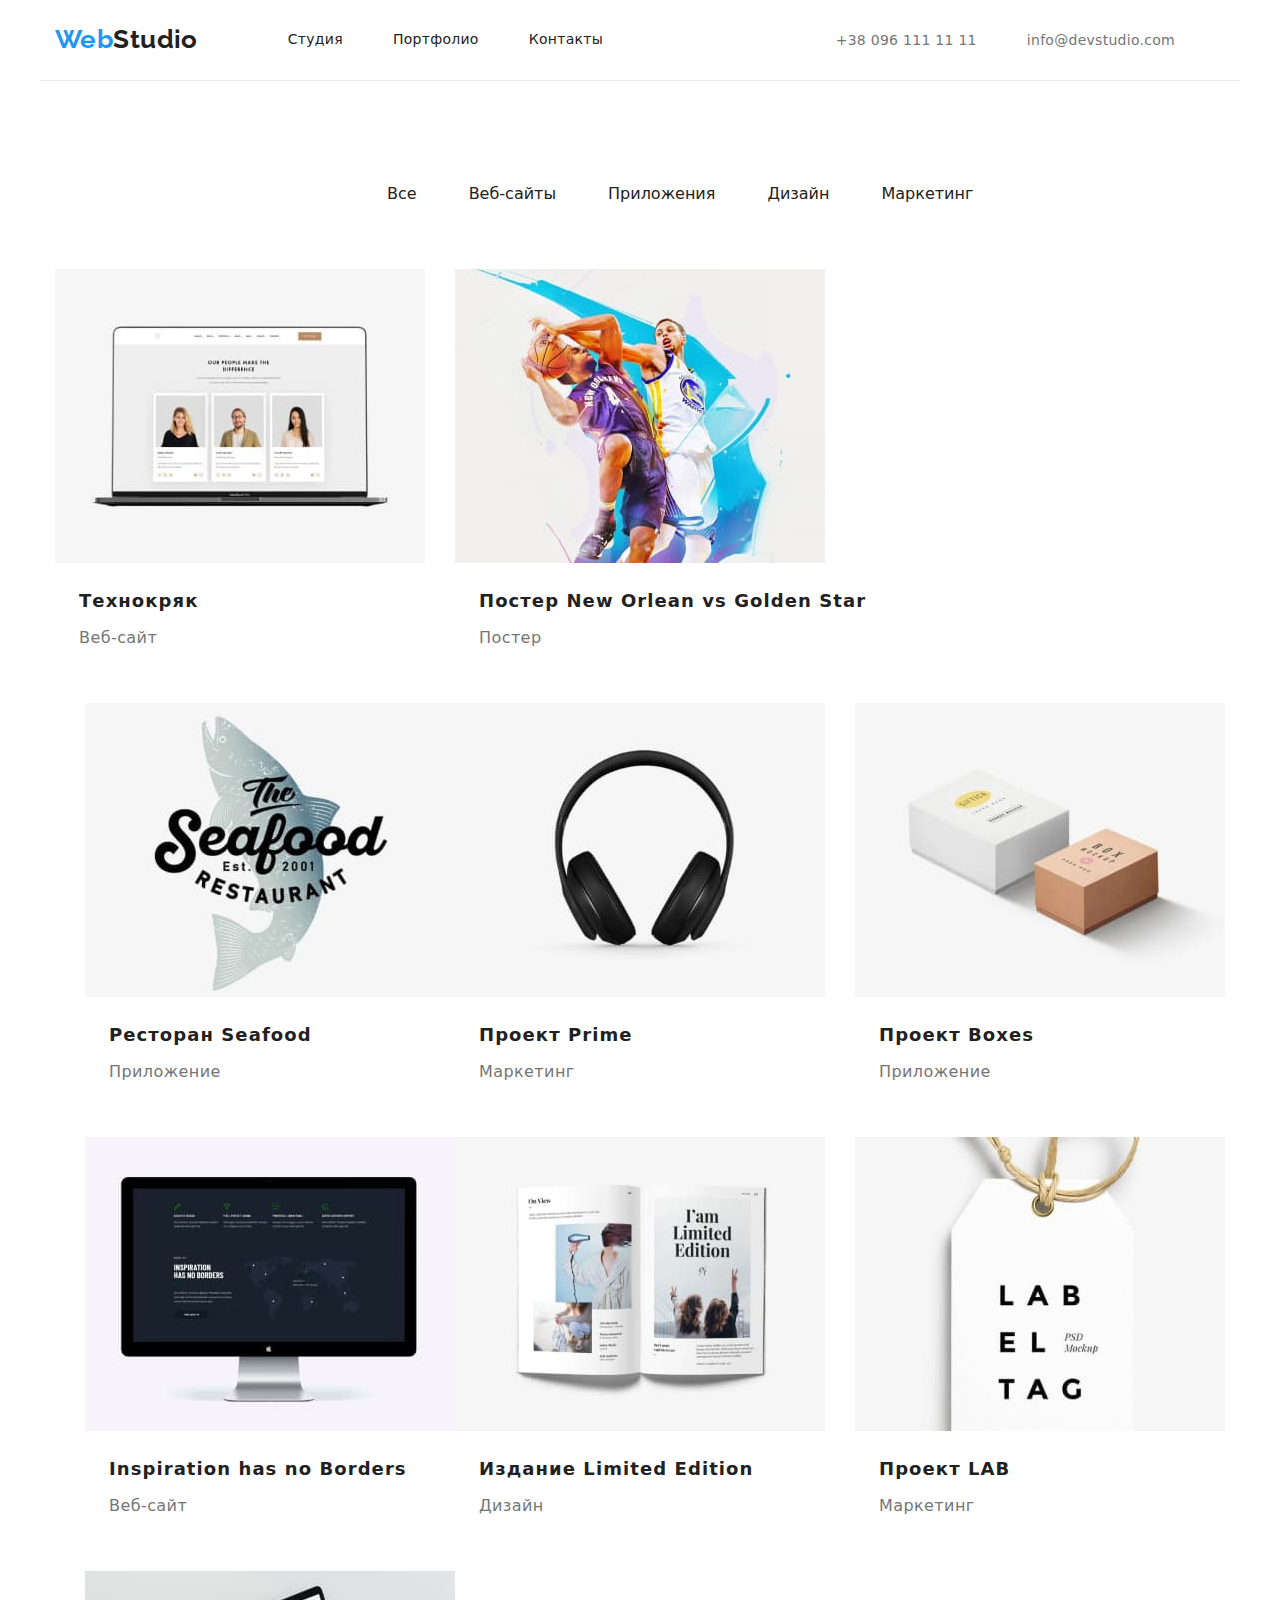
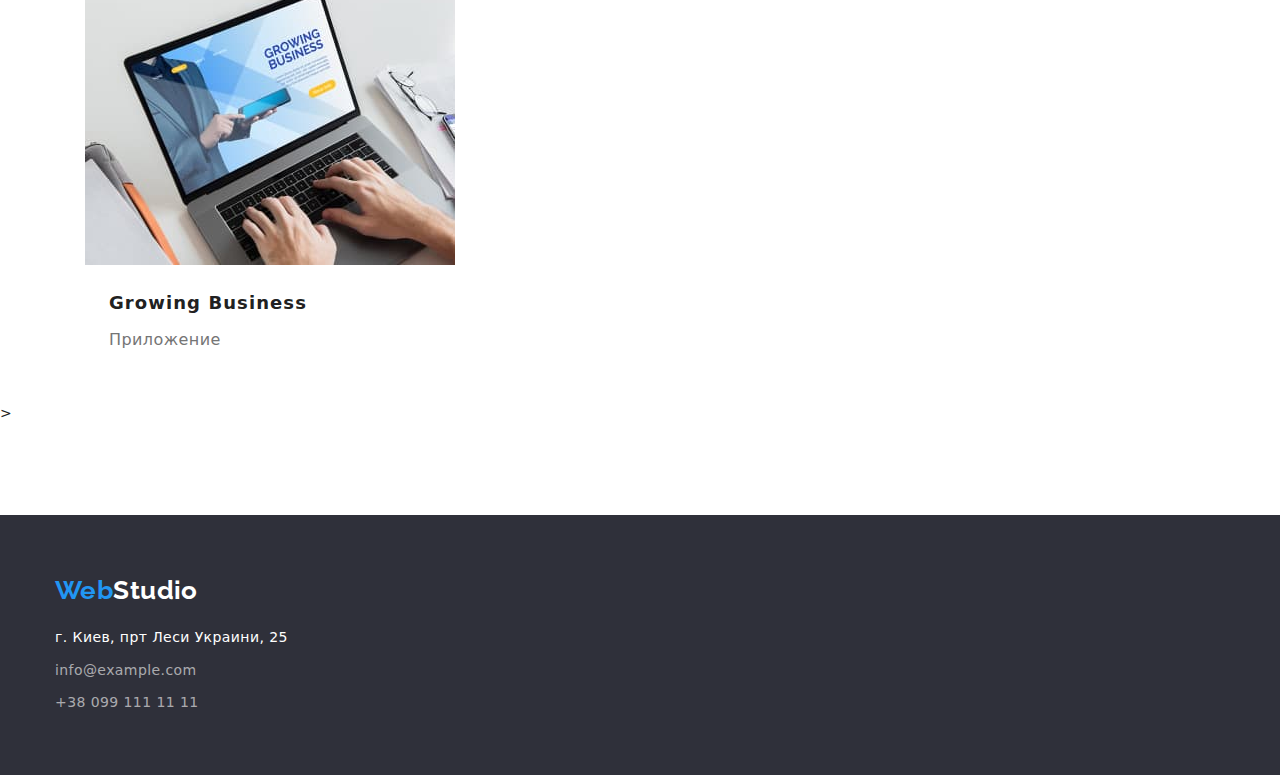
==== portfolio.html @ 1b13c75a "a" ====
<!DOCTYPE html>
<html lang="ru">
<head>
    <meta charset="UTF-8">
    <meta http-equiv="X-UA-Compatible" content="IE=edge">
    <meta name="viewport" content="width=device-width, initial-scale=1.0">
    <link rel="preconnect" href="https://fonts.gstatic.com" crossorigin>
    <link href="https://fonts.googleapis.com/css2?family=Oleo+Script+Swash+Caps&family=Raleway:wght@700&family=Roboto:wght@400;500;700&display=swap" rel="stylesheet">     
    <link rel="stylesheet" type="text/css" href="./css/styles.css">
    <link rel="stylesheet" type="text/css" href="./css/modern-normalize.css">
    <title>Portfolio</title>
</head>
<body>
  <header>
    <div class="container container-nav">
      <nav class="nav"> 
        <a href="index.html" class="logo"><span>Web</span>Studio</a>
        <ul class="nav-ul">
          <li>
            <a href="" class="menu">Студия</a>
          </li>
          <li>
            <a href="portfolio.html" class="menu">Портфолио </a>
          </li>
          <li>
            <a href="" class="menu">Контакты</a>
          </li>
        </ul>
      </nav>
      <ul class="contacts">
        <li><a href="tel:+380961111111" class="contacts-link">+38 096 111 11 11</a></li>
        <li><a href="mailto:info@devstudio.com" class="contacts-link">info@devstudio.com</a></li>
      </ul>
    </div>
  </header>
    <main>
        <section class="section">
          <div class="container">
          <h1 class="visually-hidden" aria-hidden="true" tabindex="-1">Наши проекты</h1>
            <ul class="filter">
                <li><button type="button" class="filter-button">Все</button></li>
                <li><button type="button" class="filter-button">Веб-сайты</button></li>
                <li><button type="button" class="filter-button">Приложения</button></li>
                <li><button type="button" class="filter-button">Дизайн</button></li>
                <li><button type="button" class="filter-button">Маркетинг</button></li>
            </ul>
             <ul class="example-list">
                <li class="example">
                  <a href="">
                    <img src="images/techkrack.jpg" class="work-foto" alt="Технокряк" width="370"/>
                    <h2 class="works-title">Технокряк</h2>
                    <p class="works-type">Веб-сайт</p>
                  </a>
                </li>
                <li class="example">
                  <a href="">
                    <img src="images/poster.jpg" class="work-foto" alt="Постер New Orlean vs Golden Star" width="370">
                    <h2 class="works-title">Постер New Orlean vs Golden Star</h2>
                    <p class="works-type">Постер</p>
                  </a>
                </li>
                <li class="example">
                  <a href="">
                    <img src="images/restoran.jpg" class="work-foto" alt="Ресторан Seafood" width="370">
                    <h2 class="works-title">Ресторан Seafood</h2>
                    <p class="works-type">Приложение</p>
                  </a>
                </li>
                <li class="example">
                  <a href="">
                    <img src="images/prime.jpg" class="work-foto" alt="Проект Prime" width="370">
                    <h2 class="works-title">Проект Prime</h2>
                    <p class="works-type">Маркетинг</p>
                  </a>
                </li>
                <li class="example">
                  <a href="">
                    <img src="images/boxes.jpg" class="work-foto" alt="Проект Boxes" width="370">
                    <h2 class="works-title">Проект Boxes</h2>
                    <p class="works-type">Приложение</p>
                  </a>
                </li>
                <li class="example">
                  <a href="">
                    <img src="images/inspiration.jpg" class="work-foto" class="work-foto" alt="Inspiration has no Borders" width="370">
                    <h2 class="works-title">Inspiration has no Borders</h2>
                    <p class="works-type">Веб-сайт</p>
                  </a>
                </li>
                <li class="example">
                  <a href="">
                    <img src="images/lim-edidion.jpg" class="work-foto" alt="Издание Limited Edition" width="370">
                    <h2 class="works-title">Издание Limited Edition</h2>
                    <p class="works-type">Дизайн</p>
                  </a>
                </li>
                <li class="example">
                  <a href="">
                    <img src="images/lab.jpg" class="work-foto" alt="Проект LAB" width="370">
                    <h2 class="works-title">Проект LAB</h2>
                    <p class="works-type">Маркетинг</p>
                  </a>
                </li>
                <li class="example">
                  <a href="">
                    <img src="images/growing_business.jpg" class="work-foto" alt="Growing Business" width="370">
                    <h2 class="works-title">Growing Business</h2>
                    <p class="works-type">Приложение</p>
                  </a>
                </li>
            </ul>
            </div>>
        </section>
    </main>

    <footer class="footer">
      <div class="container container-footer">
      <a href="index.html" class="footer-logo"><span>Web</span>Studio</a>
      <address>
        <ul class="footer-contacts-list">
          <li >
             <a class="adres" href="https://goo.gl/maps/Wr4ZdYeeZxtzAYWL7" target="_blank"
              >г. Киев, прт Леси Украини, 25</a
            >
          </li>
          <li>
            <a class="footer-contacts" href="mailto:info@example.com">info@example.com</a>
          </li>
          <li>
            <a class="footer-contacts" href="tel:+380991111111">+38 099 111 11 11</a>
          </li>
        </ul>
      </address>
    </div>
    </footer>
</body>
</html>
---- css/styles.css ----
:root{
--text-color:#000000;
--nav-hover:#2196F3;
--contacts-link-color:#757575;
--footer-color:#ffffff;
--bg-color:#FFFFFF;
--font-color:#212121;
--hero-font-color:#FFFFFF;
--command-position-font-color:#757575;
--footer-bgcolor:#2F303A;
--button-fontcolor:#FFFFFF;
--works-type-color:#757575;
--hero-bgcolor:#2F303A;
--article-color:#757575;
} 
body{
    font-family: Roboto, sans-serif;
    color:var(--font-color);
    font-size: 14px;
    letter-spacing: 0.03em;
    background-color: var(--bg-color);
}
.visually-hidden {
    position: absolute;
    white-space: nowrap;
    width: 1px;
    height: 1px;
    overflow: hidden;
    border: 0;
    padding: 0;
    clip: rect(0 0 0 0);
    clip-path: inset(50%);
    margin: -1px;
  }
 p,h1,h2,h3,h4,h5,h6{
     margin:0px
 } 
 ul{
     margin:0px;
     padding: 0;
     list-style: none;
 }
 button{
     cursor: pointer;
 }
  header{
     /* height: 80px;
      /*padding-top: 24px;
      padding-bottom: 25px;*/
  }
  .container{
    width:1200px;
    padding-left: 15px;
    padding-right: 15px;
    margin: 0 auto;
 }
 .section{
     padding-top: 94px;
     padding-bottom: 94px;
 }
  .container-nav{
    display: flex;
    border-bottom: 1px solid #ECECEC;
  }

/*---------------------  Секция навигации-------------        */
.nav{
    display:flex;
    align-items: center;
}
.logo{
    font-family: Raleway;
    font-size: 26px;
    font-style: normal;
    font-weight: 700;
    line-height: calc(31 / 26);
    text-decoration: none;
    color: var(--font-color);
    padding-top: 24px;
    padding-bottom: 25px;
}
.logo > span{
    color: var(--nav-hover);
}

.nav-ul{
    list-style: none;
    margin-left: 40px;
    display: flex;
    align-items: center; 
}

.menu{
    text-decoration: none;
    font-style: normal;
    font-size: 14px;
    font-weight: 500;
    line-height: 1.14;
    letter-spacing: 0.02em;
    color: var(--menu-color);
    margin-left: 50px;
    padding-top: 32px;
    padding-bottom: 32px;
    display: block;
}
.adres:hover,
.adres:focus,
.footer-contacts:hover,
.footer-contacts:focus,
.contacts-link:hover,
.contacts-link:focus,
.menu:hover,
.menu:focus{
    color:var(--nav-hover);
}
.contacts{
    list-style: none;
    display: flex;
    margin-left: auto;
    align-items: center; 
}
.contacts-link{
    text-decoration: none;
    font-size: 14px;
    font-style: normal;
    font-weight: 500;
    line-height: 1.14;
    letter-spacing: 0.02em;
    text-align: left;
    color: var(--contacts-link-color);
    margin-right: 50px;
}


/*----------------------  Секция герой   -------   */
.hero{
    
}
.container-hero{
   /* ???????????????*/
   background: var(--hero-bgcolor);
   text-align: center;
   padding-top: 200px;
   padding-bottom: 200px;
   padding-left: auto;
   padding-right: auto;
}
.hero-title{
    font-weight: 900;
    font-size: 44px;
    line-height: 1.36;
    text-align: center;
    letter-spacing: 0.06em;
    text-transform: uppercase;
    color: var(--hero-font-color);
    padding-left: 237px;
    padding-right: 237px;
}    
    .hero-button{
    cursor: pointer;
    border: none;
    width: 200px;
    height: 50px;
    left: 700px;
    top: 430px;
    background: var(--nav-hover);
    box-shadow: 0px 4px 4px rgba(0, 0, 0, 0.15);
    border-radius: 4px;
    font-family: inherit;
    font-size: 16px;
    font-style: normal;
    font-weight: 700;
    line-height: 1.87;
    letter-spacing: 0.06em;
    text-align: center;
    color: var(--hero-font-color);
    margin-top: 30px;
    }

/*-------------------------  Секция статей   -------------------*/
.articles-container{
    display: flex;
   justify-content: center;
}
.articles{
    display: flex;
}
.articles li{
    max-width: 270px;
}
.articles li:not(:last-child){
    margin-right: 30px;
}
.articles-title{
    font-weight: bold;
    line-height: 1.14;
    text-transform: uppercase;
    
    margin-bottom: 10px;
}
.article{
    width: 270px;
    height: 75px;
    left: 515px;
    top: 800px;
    font-weight: normal;
    line-height: 1.71;
    color: var(--article-color);
}

/*===============================   Чем мы ханимаемся    =============*/
.activity{
    padding-bottom: 94px;
}

.container-activity{
   align-items: center;
}
.activity-pic{
    display: block;
    max-width: 100%;
    height: auto;
} 
.activity-images{ 
    display: flex;
}
.activity-images li:not(:last-child){
    margin-right: 30px;
}


/*===============    наша комманда     ===================*/
.command{
   background: #F5F4FA;
}
.activity-title,
.command-title{
    font-size: 36px;
    font-style: normal;
    font-weight: 700;
    line-height: calc(42 / 36);
    text-align: center;
    margin-bottom: 50px;
 }
 .command-list{
     display: flex;
   
 }
 .command-list li:not(:last-child){
    margin-right: 30px;
 }
 .command-foto{
    display: block;
    max-width: 100%;
    height: auto;
 }
 .figure-caption{
    padding-top: 30px;
 }

.command-name{
    font-size: 16px;
    font-weight: 500;
    line-height: 1.18;
    text-align: center;

    margin-bottom: 10px;
 }
.command-position{
    font-size: 16px;
    font-weight: 400;
    line-height: 1.18;
    letter-spacing: 0.03em;
    text-align: center;
    color: var(--command-position-font-color);
    padding-bottom: 30px;
}

/* --------------------------  footer  ----------------------------*/
.footer{
    background: var(--footer-bgcolor);
    padding-top: 60px;
    padding-bottom: 60px;
}
.container-footer{
    padding-left: auto;
    padding-left: auto;
    
}
.footer-logo{
    font-family: Raleway;
    font-size: 26px;
    font-style: normal;
    font-weight: 700;
    line-height: 1.19;
    text-decoration: none;
    color: var(--footer-color);
    margin-bottom: 20px;
    /*padding-top: 60px;*/
    display: block;
}
.footer-logo  span{
    color: var(--nav-hover);
}
.footer-contacts-list{
    
}
.footer-contacts-list li:not(:last-child){
    margin-bottom: 9px;
}


.adres{
    text-decoration: none;
    font-style: normal;
    font-weight: 400;
    line-height: 1.71;
    letter-spacing: 0.03em;
    text-align: left;
    color: var(--footer-color);
}
.footer-contacts{
    text-decoration: none;
    font-style: normal;
    font-weight: normal;
    line-height: 1.71;
    color: rgba(255, 255, 255, 0.6);
}

/* ===========================  portfolio  ==========================*/

.filter{
    list-style: none;
    display: flex;
    padding-left: 302px;   
    margin-bottom: 56px;
}
.filter-button{
    cursor: pointer;
    border: none;
    border-radius: 4px;
    background-color: inherit;
    font-family: inherit;
    font-style: normal;
    font-weight: 500;
    font-size: 16px;
    line-height: 1.62;
    text-align: center;
    color: inherit;
    padding: 6px 22px;
    margin-left: 8px;
}
.filter-button:hover,
.filter-button:focus{
    background-color: var(--nav-hover);
    color:var(--button-fontcolor);
}

/*======================   примеры работ  ============= */
.work-foto{
    display:block;
}
.example-list{
    display: flex;
    /*padding-left: 215px;*/
    flex-wrap: wrap;

}
.example:not(:nth-child(3n+1)){
    margin-left: 30px;
}



.example{
    /*margin-left: 30px;*/
    margin-bottom: 30px;

}
.example a{
    text-decoration: none;
}
.works-title{
    font-weight: bold;
    font-size: 18px;
    line-height: 2;
    letter-spacing: 0.06em;
    color:var(--font-color);
    margin-top: 20px;
    margin-bottom: 4px;
    padding-left: 24px;
}
.works-type{
    font-size: 14px;
    font-weight: normal;
    font-size: 16px;
    line-height: 1.87;
    color: var(--works-type-color);
    padding-bottom: 20px;
    padding-left: 24px;
}
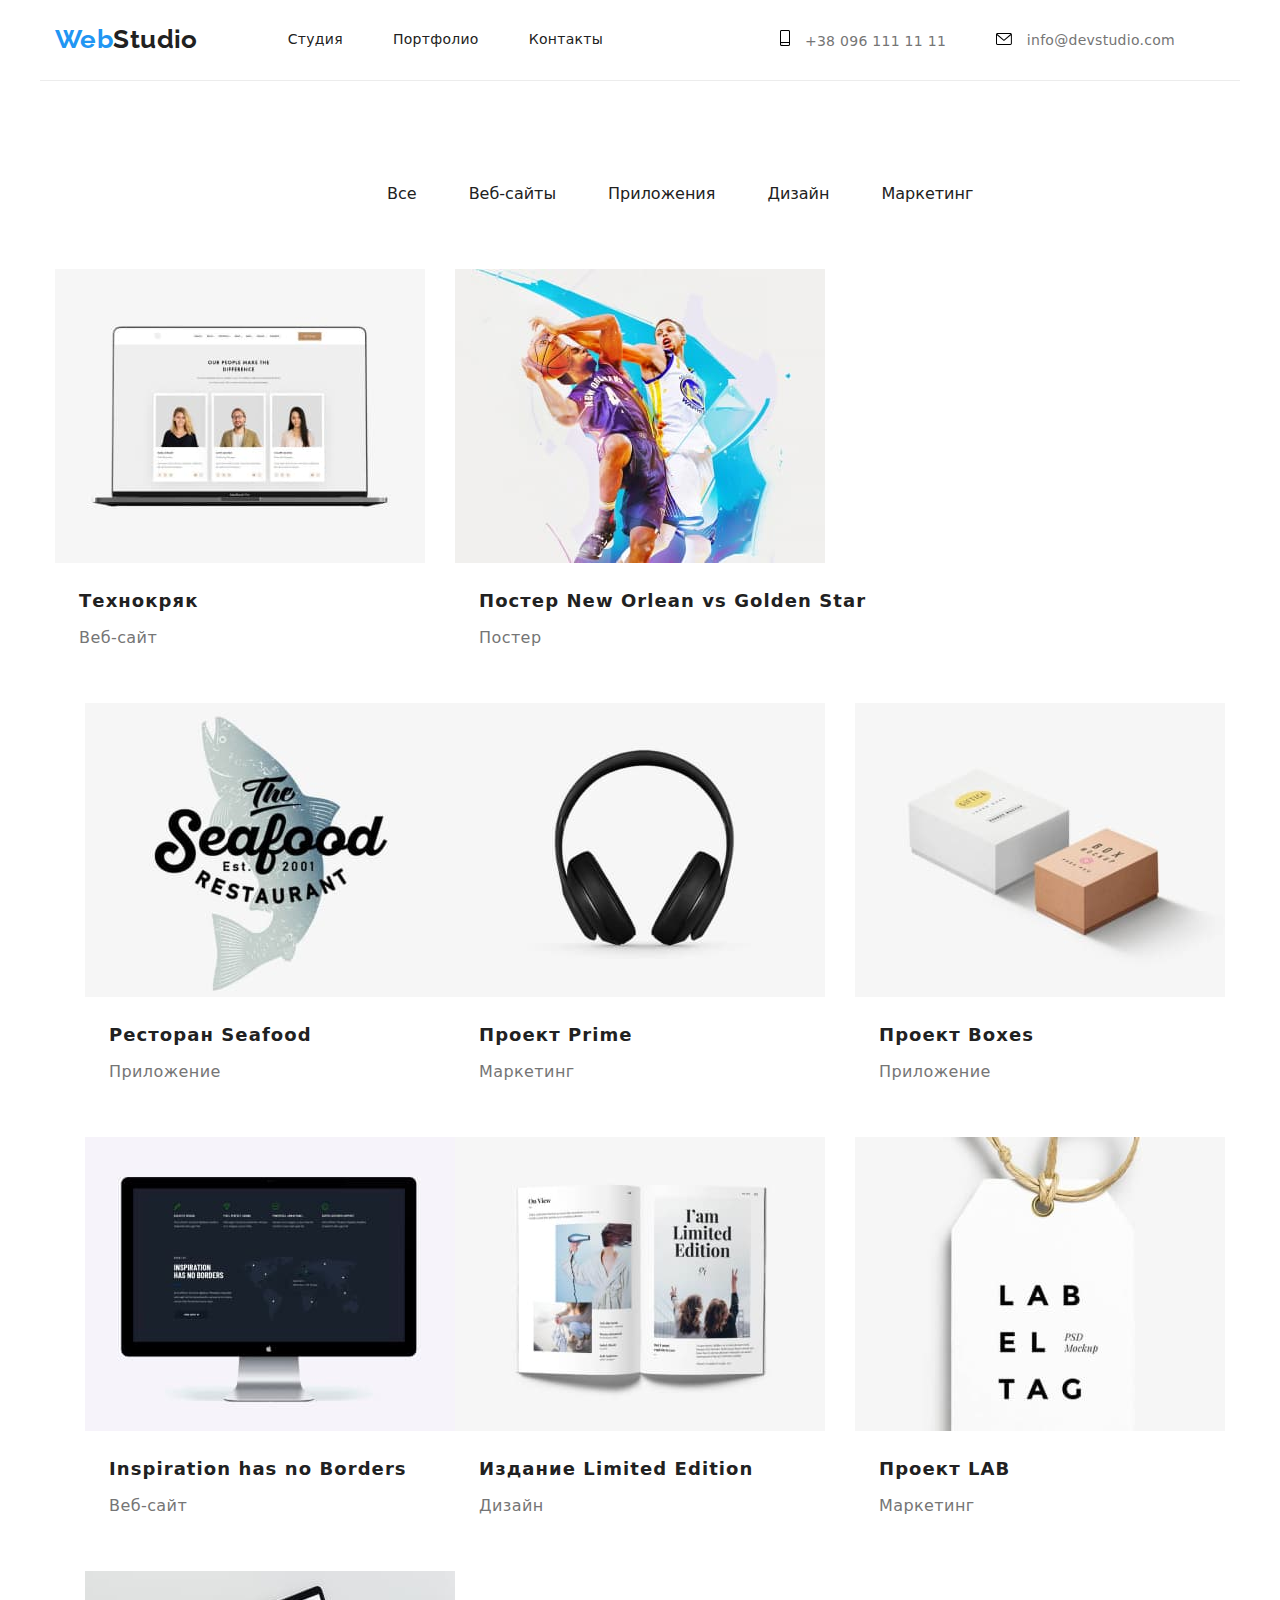
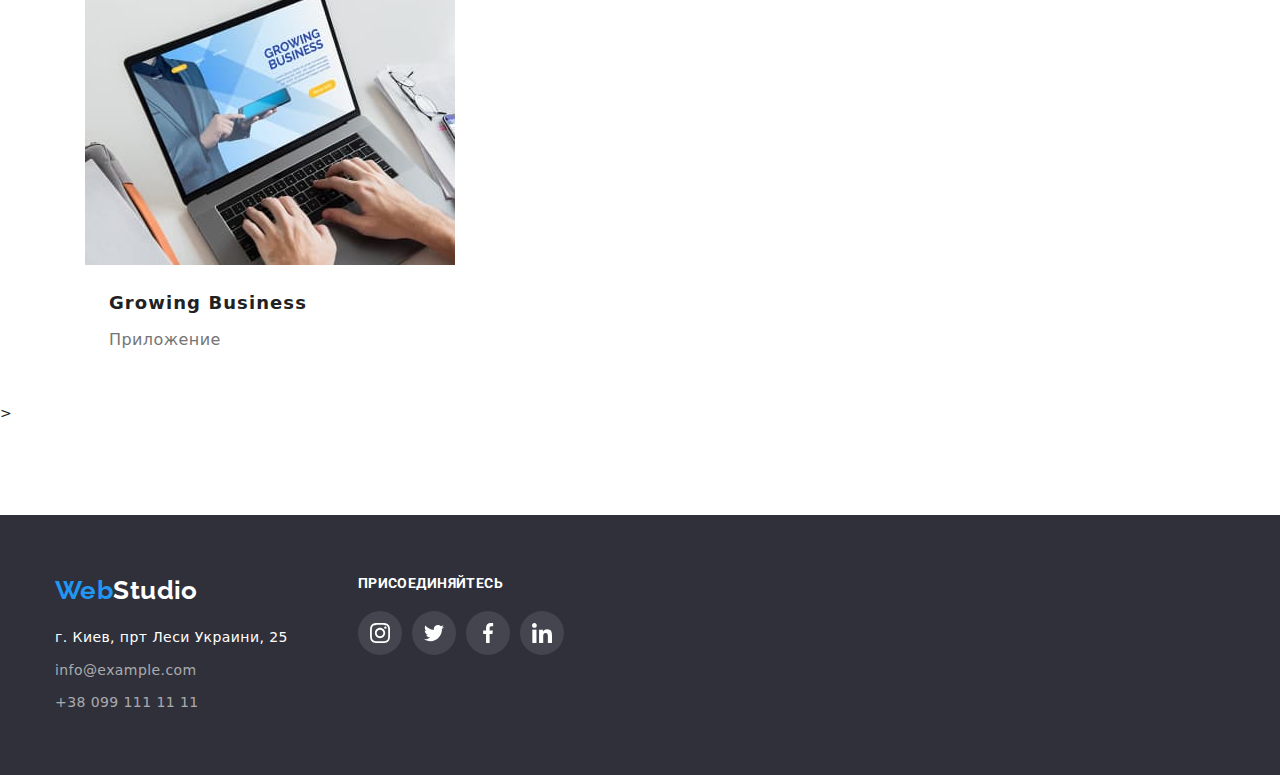
==== commit 8b4e5d04: "a" ====
--- a/portfolio.html
+++ b/portfolio.html
@@ -28,8 +28,20 @@
         </ul>
       </nav>
       <ul class="contacts">
-        <li><a href="tel:+380961111111" class="contacts-link">+38 096 111 11 11</a></li>
-        <li><a href="mailto:info@devstudio.com" class="contacts-link">info@devstudio.com</a></li>
+        <li>
+            <a href="tel:+380961111111" class="contacts-link">
+              <svg class="contacts-pic" width="10px" height="16px">
+                <use href="./images/symbol-defs.svg#icon-smartphone"></use>
+              </svg>
+              +38 096 111 11 11
+            </a>
+          </li>
+        <li>
+          <a href="mailto:info@devstudio.com" class="contacts-link">
+            <svg class="contacts-pic" width="16px" height="12px">
+              <use href="./images/symbol-defs.svg#icon-envelope"></use>
+            </svg>
+            info@devstudio.com</a></li>
       </ul>
     </div>
   </header>
@@ -46,63 +58,65 @@
             </ul>
              <ul class="example-list">
                 <li class="example">
-                  <a href="">
+                  <a class="example-link" href="">
+                    <div>
                     <img src="images/techkrack.jpg" class="work-foto" alt="Технокряк" width="370"/>
                     <h2 class="works-title">Технокряк</h2>
                     <p class="works-type">Веб-сайт</p>
+                  </div>
                   </a>
                 </li>
                 <li class="example">
-                  <a href="">
+                  <a class="example-link" href="">
                     <img src="images/poster.jpg" class="work-foto" alt="Постер New Orlean vs Golden Star" width="370">
                     <h2 class="works-title">Постер New Orlean vs Golden Star</h2>
                     <p class="works-type">Постер</p>
                   </a>
                 </li>
                 <li class="example">
-                  <a href="">
+                  <a class="example-link" href="">
                     <img src="images/restoran.jpg" class="work-foto" alt="Ресторан Seafood" width="370">
                     <h2 class="works-title">Ресторан Seafood</h2>
                     <p class="works-type">Приложение</p>
                   </a>
                 </li>
                 <li class="example">
-                  <a href="">
+                  <a class="example-link" href="">
                     <img src="images/prime.jpg" class="work-foto" alt="Проект Prime" width="370">
                     <h2 class="works-title">Проект Prime</h2>
                     <p class="works-type">Маркетинг</p>
                   </a>
                 </li>
                 <li class="example">
-                  <a href="">
+                  <a class="example-link" href="">
                     <img src="images/boxes.jpg" class="work-foto" alt="Проект Boxes" width="370">
                     <h2 class="works-title">Проект Boxes</h2>
                     <p class="works-type">Приложение</p>
                   </a>
                 </li>
                 <li class="example">
-                  <a href="">
+                  <a class="example-link" href="">
                     <img src="images/inspiration.jpg" class="work-foto" class="work-foto" alt="Inspiration has no Borders" width="370">
                     <h2 class="works-title">Inspiration has no Borders</h2>
                     <p class="works-type">Веб-сайт</p>
                   </a>
                 </li>
                 <li class="example">
-                  <a href="">
+                  <a class="example-link" href="">
                     <img src="images/lim-edidion.jpg" class="work-foto" alt="Издание Limited Edition" width="370">
                     <h2 class="works-title">Издание Limited Edition</h2>
                     <p class="works-type">Дизайн</p>
                   </a>
                 </li>
                 <li class="example">
-                  <a href="">
+                  <a  class="example-link" href="">
                     <img src="images/lab.jpg" class="work-foto" alt="Проект LAB" width="370">
                     <h2 class="works-title">Проект LAB</h2>
                     <p class="works-type">Маркетинг</p>
                   </a>
                 </li>
                 <li class="example">
-                  <a href="">
+                  <a class="example-link" href="">
                     <img src="images/growing_business.jpg" class="work-foto" alt="Growing Business" width="370">
                     <h2 class="works-title">Growing Business</h2>
                     <p class="works-type">Приложение</p>
@@ -115,23 +129,59 @@
 
     <footer class="footer">
       <div class="container container-footer">
-      <a href="index.html" class="footer-logo"><span>Web</span>Studio</a>
-      <address>
-        <ul class="footer-contacts-list">
-          <li >
-             <a class="adres" href="https://goo.gl/maps/Wr4ZdYeeZxtzAYWL7" target="_blank"
-              >г. Киев, прт Леси Украини, 25</a
-            >
+        <div>
+          <a href="index.html" class="footer-logo"><span>Web</span>Studio</a>
+        <address>
+          <ul class="footer-contacts-list">
+            <li >
+               <a class="adres" href="https://goo.gl/maps/Wr4ZdYeeZxtzAYWL7" target="_blank"
+                >г. Киев, прт Леси Украини, 25</a
+              >
+            </li>
+            <li>
+              <a class="footer-contacts" href="mailto:info@example.com">info@example.com</a>
+            </li>
+            <li>
+              <a class="footer-contacts" href="tel:+380991111111">+38 099 111 11 11</a>
+            </li>
+          </ul>
+        </address>
+      </div>
+      <div class="socials-part">
+        <h3 class="footer-join">ПРИСОЕДИНЯЙТЕСЬ</h3>
+        <ul class="footer-socials">
+          <li class="footer-socials-li">
+          <a href="" class="footer-socials-button">
+            <svg  class="footer-socials-pic" width="20px" height="20px">
+              <use href="./images/symbol-defs.svg#icon-instagram-1"></use>
+            </svg>
+          </a>
+        </li>
+        <li class="footer-socials-li">
+          <a href="" class="footer-socials-button">
+            <svg class="socials-pic" width="20px" height="20px">
+              <use href="./images/symbol-defs.svg#icon-twitter-1"></use>
+            </svg>
+          </a>
+        </li>
+          <li class="footer-socials-li">
+            <a href="" class="footer-socials-button">
+              <svg class="footer-socials-pic" width="20px" height="20px">
+                <use href="./images/symbol-defs.svg#icon-facebook-1"></use>
+              </svg>
+            </a>
           </li>
-          <li>
-            <a class="footer-contacts" href="mailto:info@example.com">info@example.com</a>
-          </li>
-          <li>
-            <a class="footer-contacts" href="tel:+380991111111">+38 099 111 11 11</a>
+          <li class="footer-socials-li">
+            <a href="" class="footer-socials-button">
+              <svg class="footer-socials-pic" width="20px" height="20px">
+                <use href="./images/symbol-defs.svg#icon-linkedin-1"></use>
+              </svg>
+            </a>
           </li>
         </ul>
-      </address>
-    </div>
+      </div>
+      </div>
+  
     </footer>
 </body>
 </html>--- a/css/styles.css
+++ b/css/styles.css
@@ -20,6 +20,7 @@
     font-size: 14px;
     letter-spacing: 0.03em;
     background-color: var(--bg-color);
+    max-width: 1600px;
 }
 .visually-hidden {
     position: absolute;
@@ -113,12 +114,16 @@
 .menu:hover,
 .menu:focus{
     color:var(--nav-hover);
+    fill: var(--nav-hover);
 }
 .contacts{
     list-style: none;
     display: flex;
     margin-left: auto;
     align-items: center; 
+}
+.contacts-pic{
+    margin-right: 10px;
 }
 .contacts-link{
     text-decoration: none;
@@ -135,11 +140,16 @@
 
 /*----------------------  Секция герой   -------   */
 .hero{
-    
+    background-image: linear-gradient(
+        rgba(47, 48, 58, 0.4),
+        rgba(47, 48, 58, 0.4)
+    ), url(../images/hero-bg.jpg);
 }
 .container-hero{
    /* ???????????????*/
-   background: var(--hero-bgcolor);
+   /*background: var(--hero-bgcolor);*/
+   
+   
    text-align: center;
    padding-top: 200px;
    padding-bottom: 200px;
@@ -183,6 +193,15 @@
     display: flex;
    justify-content: center;
 }
+.articles-container-pic{
+    max-width: 270px;
+    min-height: 120px;
+    background: #F5F4FA;
+    border-radius: 4px;
+    display:flex;
+    justify-content: center; 
+    align-items: center;
+}
 .articles{
     display: flex;
 }
@@ -209,7 +228,7 @@
     color: var(--article-color);
 }
 
-/*===============================   Чем мы ханимаемся    =============*/
+/*===============================   Чем мы занимаемся    =============*/
 .activity{
     padding-bottom: 94px;
 }
@@ -235,7 +254,8 @@
    background: #F5F4FA;
 }
 .activity-title,
-.command-title{
+.command-title,
+.clients-title{
     font-size: 36px;
     font-style: normal;
     font-weight: 700;
@@ -246,6 +266,15 @@
  .command-list{
      display: flex;
    
+ }
+ .command-li{
+    box-shadow: 
+    0px 1px 3px rgba(0, 0, 0, 0.12), 
+    0px 1px 1px rgba(0, 0, 0, 0.14),
+    0px 2px 1px rgba(0, 0, 0, 0.2);
+    border-radius: 0px 0px 4px 4px;
+    
+    
  }
  .command-list li:not(:last-child){
     margin-right: 30px;
@@ -274,9 +303,56 @@
     letter-spacing: 0.03em;
     text-align: center;
     color: var(--command-position-font-color);
-    padding-bottom: 30px;
-}
-
+    margin-bottom: 16px;
+}
+.socials{
+    display: flex;
+    /*justify-content: center;*/
+    margin-left:32px;
+    margin-right: 32px;
+    margin-bottom: 30px;
+    box-shadow: initial;
+}
+.socials-li{
+    display: flex;
+    margin-right:0px;
+    box-shadow: none;
+}
+.socials li:not(:last-child){
+    margin-right: 10px;
+}
+.socials-button{
+    fill: #AFB1B8; 
+    border-radius: 50%;
+    max-width: 44px;
+    max-height: 44px;
+    padding: 12px;
+    box-shadow: none;
+}
+.socials-button:hover,
+.socials-button:focus,
+.footer-socials-button:hover,
+.footer-socials-button:focus{
+    fill: #FFFFFF;
+    background-color: #2196F3;
+}
+
+/*===============    Постоянные клиенты    =================================*/
+.clients{
+    padding-bottom: 94px;
+}
+.clients-list{
+    display: flex;
+    
+}
+.clients-list li{/*:not(:last-child){*/
+    margin-left: 30px;
+    
+
+}
+.client-pic{
+    margin: 16px 32px;
+}
 /* --------------------------  footer  ----------------------------*/
 .footer{
     background: var(--footer-bgcolor);
@@ -286,6 +362,7 @@
 .container-footer{
     padding-left: auto;
     padding-left: auto;
+    display:flex
     
 }
 .footer-logo{
@@ -327,6 +404,43 @@
     line-height: 1.71;
     color: rgba(255, 255, 255, 0.6);
 }
+.socials-part{
+margin-left: 70px;
+
+}
+.footer-join{
+ font-family: Roboto;
+font-style: normal;
+font-weight: bold;
+font-size: 14px;
+line-height: 16px;
+letter-spacing: 0.03em;
+text-transform: uppercase;
+color: #FFFFFF;
+margin-bottom: 20px;
+}
+/*===============================*/
+.footer-socials{
+    display: flex;
+   
+   
+}
+.footer-socials-li{
+    display: flex;
+    margin-right:0px;
+}
+.footer-socials li:not(:last-child){
+    margin-right: 10px;}
+.footer-socials-button{
+    fill: #FFFFFF; 
+    border-radius: 50%;
+    max-width: 44px;
+    max-height: 44px;
+    padding: 12px;
+    background: rgba(255, 255, 255, 0.1);
+}
+
+
 
 /* ===========================  portfolio  ==========================*/
 
@@ -355,6 +469,10 @@
 .filter-button:focus{
     background-color: var(--nav-hover);
     color:var(--button-fontcolor);
+    box-shadow: 
+        0px 3px 1px rgba(0, 0, 0, 0.1), 
+        0px 1px 2px rgba(0, 0, 0, 0.08), 
+        0px 2px 2px rgba(0, 0, 0, 0.12);
 }
 
 /*======================   примеры работ  ============= */
@@ -365,17 +483,36 @@
     display: flex;
     /*padding-left: 215px;*/
     flex-wrap: wrap;
+    /*border: 1px solid red;*/
+  
 
 }
 .example:not(:nth-child(3n+1)){
     margin-left: 30px;
 }
-
-
+.example-link{
+    display: block;
+    box-sizing: border-box;
+   /* border: 1px solid #EEEEEE;*/
+ }
+ 
+.example-link :hover,
+.example-link :focus {
+    box-shadow: 
+      0px 1px 1px rgba(0, 0, 0, 0.12),
+      0px 4px 4px rgba(0, 0, 0, 0.06), 
+      1px 4px 6px rgba(0, 0, 0, 0.16);   
+} 
 
 .example{
     /*margin-left: 30px;*/
     margin-bottom: 30px;
+
+    
+background: #FFFFFF;
+/*border: 1px solid #EEEEEE;*/
+box-sizing: border-box;
+
 
 }
 .example a{
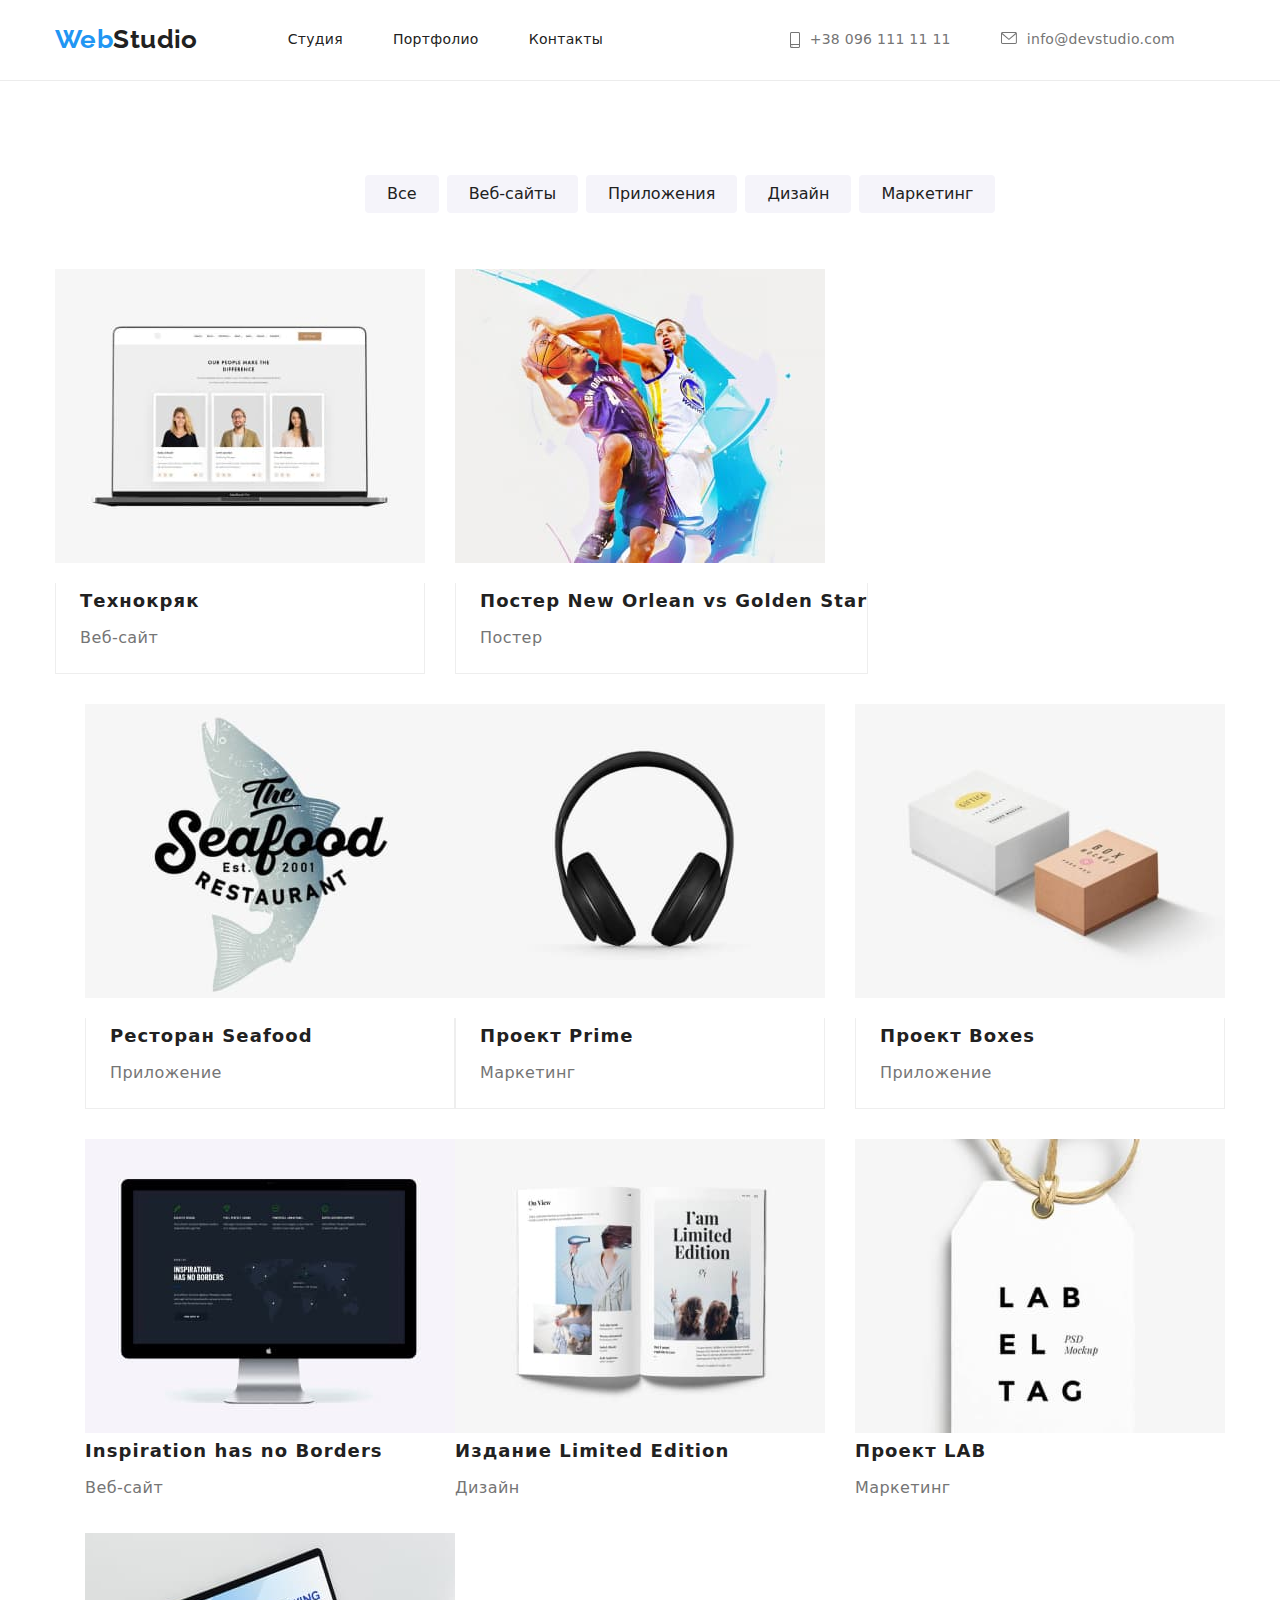
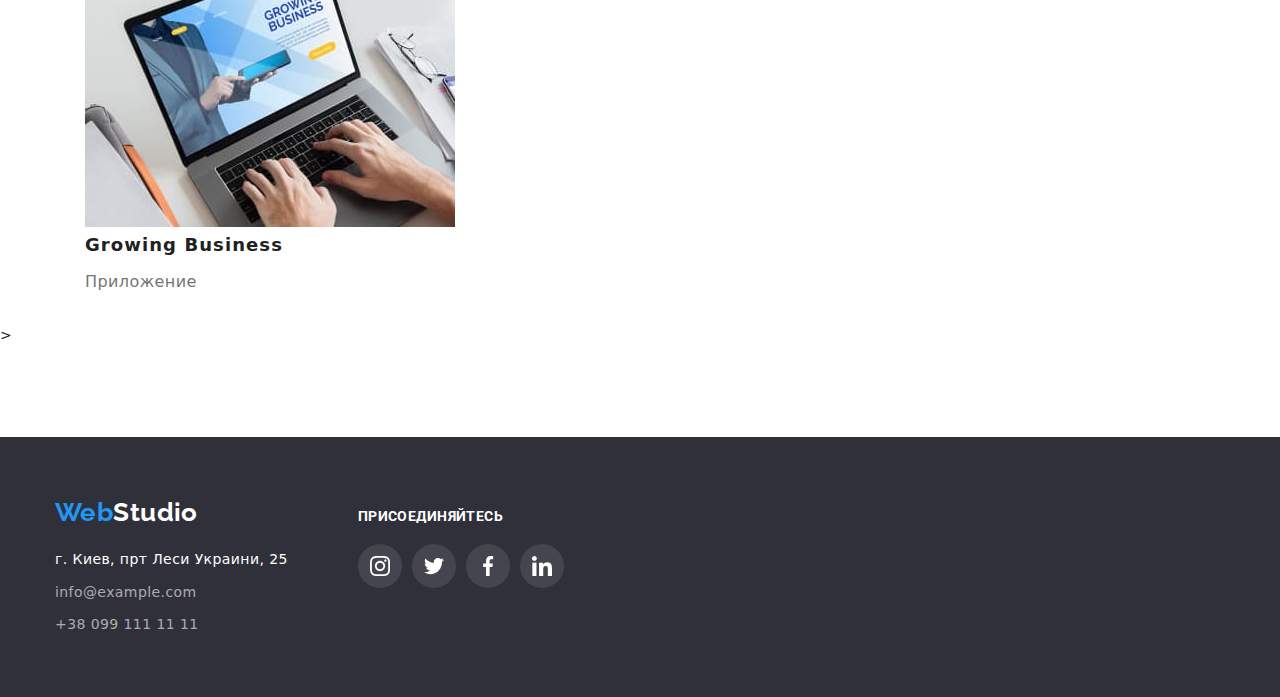
==== commit d34607ff: "1" ====
--- a/portfolio.html
+++ b/portfolio.html
@@ -59,8 +59,8 @@
              <ul class="example-list">
                 <li class="example">
                   <a class="example-link" href="">
-                    <div>
                     <img src="images/techkrack.jpg" class="work-foto" alt="Технокряк" width="370"/>
+                    <div class="work-capture">
                     <h2 class="works-title">Технокряк</h2>
                     <p class="works-type">Веб-сайт</p>
                   </div>
@@ -69,57 +69,73 @@
                 <li class="example">
                   <a class="example-link" href="">
                     <img src="images/poster.jpg" class="work-foto" alt="Постер New Orlean vs Golden Star" width="370">
+                    <div class="work-capture">
                     <h2 class="works-title">Постер New Orlean vs Golden Star</h2>
                     <p class="works-type">Постер</p>
+                    </div>
                   </a>
                 </li>
                 <li class="example">
                   <a class="example-link" href="">
                     <img src="images/restoran.jpg" class="work-foto" alt="Ресторан Seafood" width="370">
+                    <div class="work-capture">
                     <h2 class="works-title">Ресторан Seafood</h2>
                     <p class="works-type">Приложение</p>
+                    </div>
                   </a>
                 </li>
                 <li class="example">
                   <a class="example-link" href="">
                     <img src="images/prime.jpg" class="work-foto" alt="Проект Prime" width="370">
+                    <div class="work-capture">
                     <h2 class="works-title">Проект Prime</h2>
                     <p class="works-type">Маркетинг</p>
+                    </div>
                   </a>
                 </li>
                 <li class="example">
                   <a class="example-link" href="">
                     <img src="images/boxes.jpg" class="work-foto" alt="Проект Boxes" width="370">
+                    <div class="work-capture"> 
                     <h2 class="works-title">Проект Boxes</h2>
                     <p class="works-type">Приложение</p>
-                  </a>
-                </li>
-                <li class="example">
-                  <a class="example-link" href="">
-                    <img src="images/inspiration.jpg" class="work-foto" class="work-foto" alt="Inspiration has no Borders" width="370">
+                    </div>
+                  </a>
+                </li>
+                <li class="example">
+                  <a class="example-link" href="">
+                    <img src="images/inspiration.jpg" class="work-foto" alt="Inspiration has no Borders" width="370">
+                    <div>
                     <h2 class="works-title">Inspiration has no Borders</h2>
                     <p class="works-type">Веб-сайт</p>
+                    </div>
                   </a>
                 </li>
                 <li class="example">
                   <a class="example-link" href="">
                     <img src="images/lim-edidion.jpg" class="work-foto" alt="Издание Limited Edition" width="370">
+                    <div>
                     <h2 class="works-title">Издание Limited Edition</h2>
                     <p class="works-type">Дизайн</p>
+                    </div>
                   </a>
                 </li>
                 <li class="example">
                   <a  class="example-link" href="">
                     <img src="images/lab.jpg" class="work-foto" alt="Проект LAB" width="370">
+                    <div>
                     <h2 class="works-title">Проект LAB</h2>
                     <p class="works-type">Маркетинг</p>
+                    </div>
                   </a>
                 </li>
                 <li class="example">
                   <a class="example-link" href="">
                     <img src="images/growing_business.jpg" class="work-foto" alt="Growing Business" width="370">
+                    <div>
                     <h2 class="works-title">Growing Business</h2>
                     <p class="works-type">Приложение</p>
+                    </div>
                   </a>
                 </li>
             </ul>
--- a/css/styles.css
+++ b/css/styles.css
@@ -20,7 +20,6 @@
     font-size: 14px;
     letter-spacing: 0.03em;
     background-color: var(--bg-color);
-    max-width: 1600px;
 }
 .visually-hidden {
     position: absolute;
@@ -49,6 +48,7 @@
      /* height: 80px;
       /*padding-top: 24px;
       padding-bottom: 25px;*/
+      border-bottom: 1px solid #ECECEC;
   }
   .container{
     width:1200px;
@@ -62,7 +62,7 @@
  }
   .container-nav{
     display: flex;
-    border-bottom: 1px solid #ECECEC;
+   
   }
 
 /*---------------------  Секция навигации-------------        */
@@ -112,19 +112,29 @@
 .contacts-link:hover,
 .contacts-link:focus,
 .menu:hover,
-.menu:focus{
+.menu:focus,
+.contacts-pic:hover, 
+.contacts-pic:focus{
     color:var(--nav-hover);
     fill: var(--nav-hover);
 }
+/*.contacts-pic:hover, 
+.contacts-pic:focus{
+ fill:var(--nav-hover);
+}*/
 .contacts{
     list-style: none;
     display: flex;
     margin-left: auto;
     align-items: center; 
+    
 }
 .contacts-pic{
     margin-right: 10px;
-}
+    fill: var(--contacts-link-color);
+    align-items: center;
+}
+
 .contacts-link{
     text-decoration: none;
     font-size: 14px;
@@ -135,44 +145,57 @@
     text-align: left;
     color: var(--contacts-link-color);
     margin-right: 50px;
+    display: flex;
 }
 
 
 /*----------------------  Секция герой   -------   */
 .hero{
-    background-image: linear-gradient(
+    text-align: center;
+    padding-top: 200px;
+    padding-bottom: 210px;
+    max-width: 1600px;
+    height: 600px;
+    margin: 0 auto;
+    background-repeat: no-repeat;
+    background-size: cover;
+    padding-left: 452px;
+    padding-right: 452px;
+    
+    background-image: linear-gradient(   
         rgba(47, 48, 58, 0.4),
         rgba(47, 48, 58, 0.4)
     ), url(../images/hero-bg.jpg);
+    
 }
 .container-hero{
    /* ???????????????*/
    /*background: var(--hero-bgcolor);*/
-   
-   
-   text-align: center;
-   padding-top: 200px;
-   padding-bottom: 200px;
+max-width: 696px;  
    padding-left: auto;
    padding-right: auto;
 }
 .hero-title{
+    font-family: Roboto;
+    font-style: normal;
     font-weight: 900;
     font-size: 44px;
     line-height: 1.36;
     text-align: center;
+
     letter-spacing: 0.06em;
     text-transform: uppercase;
     color: var(--hero-font-color);
-    padding-left: 237px;
-    padding-right: 237px;
+     width: 696px; 
+    /*margin-left: 237px; 
+    margin-right: 237px;    */   
 }    
     .hero-button{
     cursor: pointer;
     border: none;
     width: 200px;
     height: 50px;
-    left: 700px;
+    /* left: 700px; */
     top: 430px;
     background: var(--nav-hover);
     box-shadow: 0px 4px 4px rgba(0, 0, 0, 0.15);
@@ -186,6 +209,7 @@
     text-align: center;
     color: var(--hero-font-color);
     margin-top: 30px;
+ 
     }
 
 /*-------------------------  Секция статей   -------------------*/
@@ -201,6 +225,7 @@
     display:flex;
     justify-content: center; 
     align-items: center;
+    margin-bottom: 30px;
 }
 .articles{
     display: flex;
@@ -268,6 +293,8 @@
    
  }
  .command-li{
+     
+background: #FFFFFF;
     box-shadow: 
     0px 1px 3px rgba(0, 0, 0, 0.12), 
     0px 1px 1px rgba(0, 0, 0, 0.14),
@@ -340,6 +367,8 @@
 /*===============    Постоянные клиенты    =================================*/
 .clients{
     padding-bottom: 94px;
+    padding-top: 94px;
+ 
 }
 .clients-list{
     display: flex;
@@ -352,7 +381,20 @@
 }
 .client-pic{
     margin: 16px 32px;
-}
+    fill: #AFB1B8;
+}
+.client-pic:hover,
+.client-pic:focus{
+    fill:  #2196F3;   
+    border: 1px solid #2196F3;
+    box-sizing: border-box;
+    border-radius: 4px;
+}
+/* .client-link:hover, */
+/* .client-link:focus{ */
+ /* fill:  #2196F3; */
+/* } */
+
 /* --------------------------  footer  ----------------------------*/
 .footer{
     background: var(--footer-bgcolor);
@@ -362,7 +404,8 @@
 .container-footer{
     padding-left: auto;
     padding-left: auto;
-    display:flex
+    display:flex;
+    align-items: baseline;
     
 }
 .footer-logo{
@@ -464,6 +507,8 @@
     color: inherit;
     padding: 6px 22px;
     margin-left: 8px;
+    background: #F5F4FA;
+    border-radius: 4px;
 }
 .filter-button:hover,
 .filter-button:focus{
@@ -473,6 +518,7 @@
         0px 3px 1px rgba(0, 0, 0, 0.1), 
         0px 1px 2px rgba(0, 0, 0, 0.08), 
         0px 2px 2px rgba(0, 0, 0, 0.12);
+
 }
 
 /*======================   примеры работ  ============= */
@@ -518,15 +564,21 @@
 .example a{
     text-decoration: none;
 }
+.work-capture{
+    margin-top: 20px;
+    padding-left: 24px;
+    padding-bottom: 20px;
+    border-left: 1px solid #EEEEEE;
+    border-right: 1px solid #EEEEEE;
+    border-bottom: 1px solid #EEEEEE;
+}
 .works-title{
     font-weight: bold;
     font-size: 18px;
     line-height: 2;
     letter-spacing: 0.06em;
     color:var(--font-color);
-    margin-top: 20px;
     margin-bottom: 4px;
-    padding-left: 24px;
 }
 .works-type{
     font-size: 14px;
@@ -534,6 +586,4 @@
     font-size: 16px;
     line-height: 1.87;
     color: var(--works-type-color);
-    padding-bottom: 20px;
-    padding-left: 24px;
 }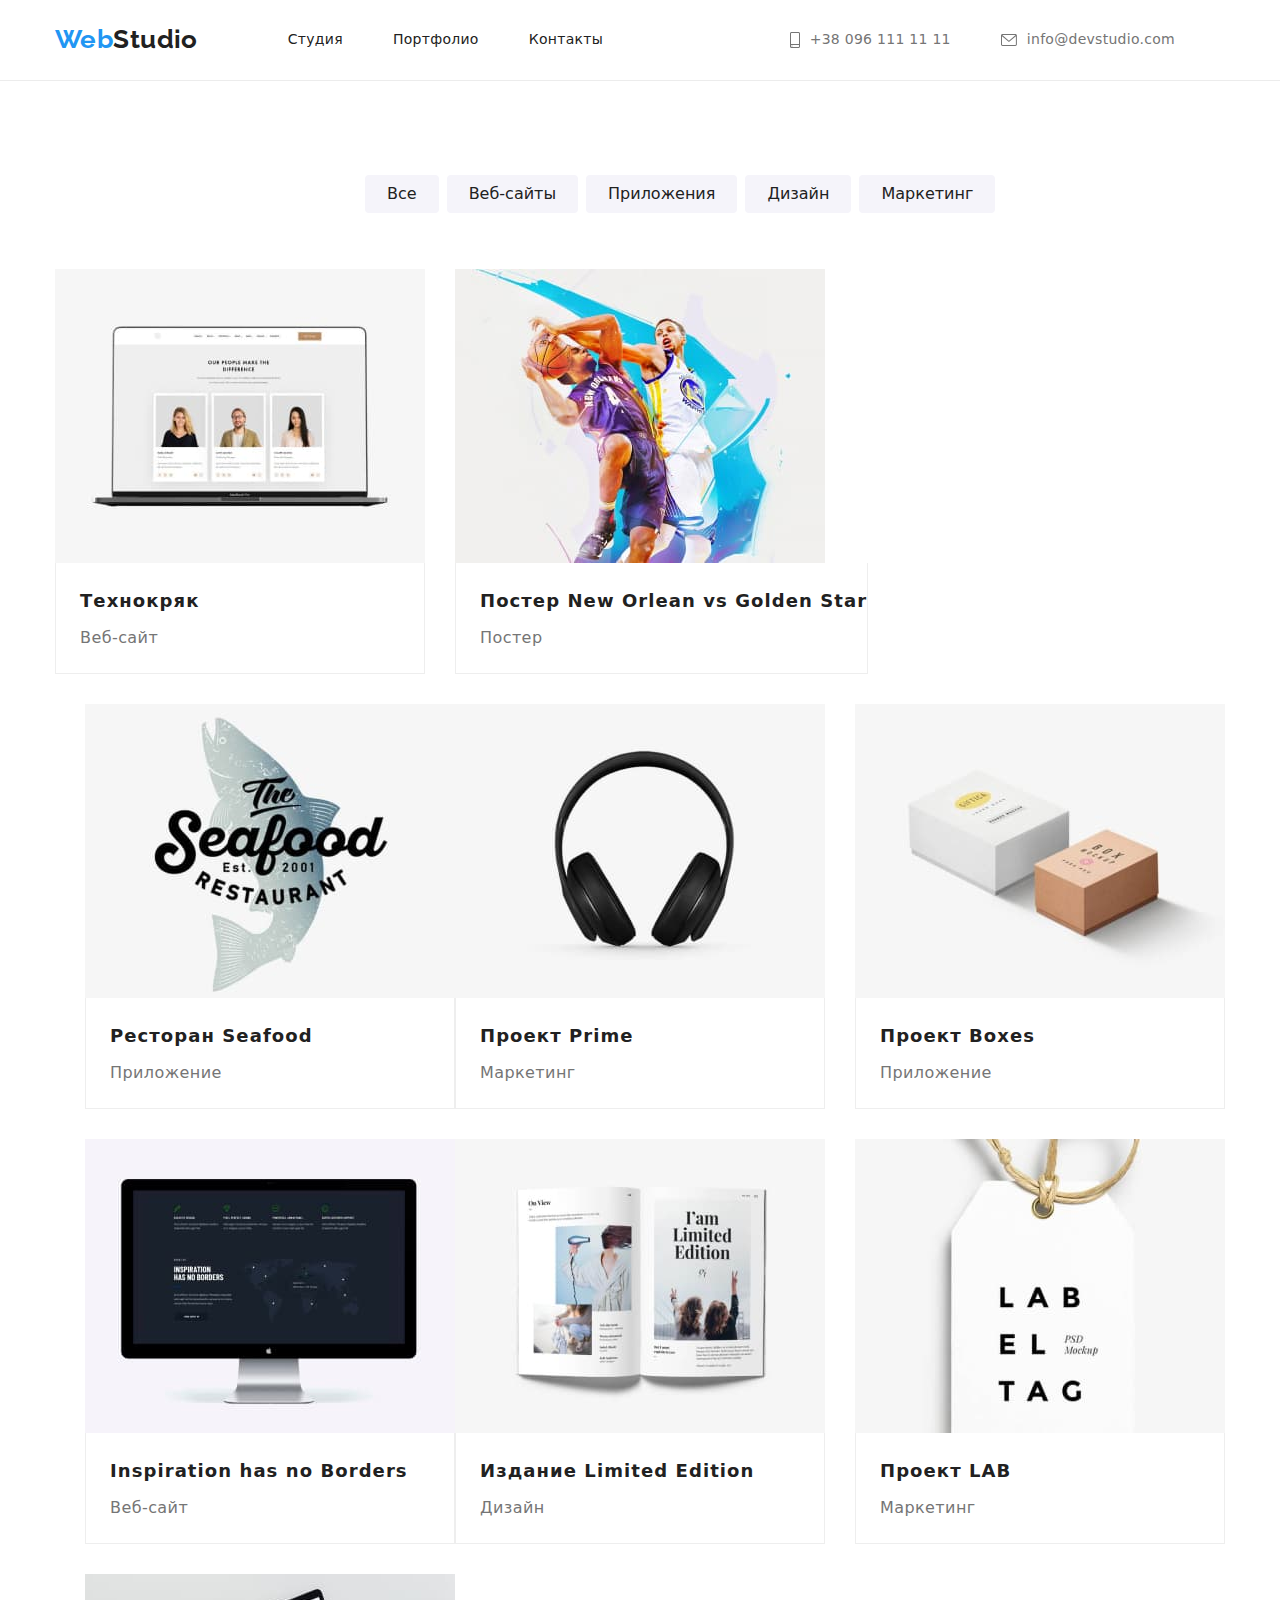
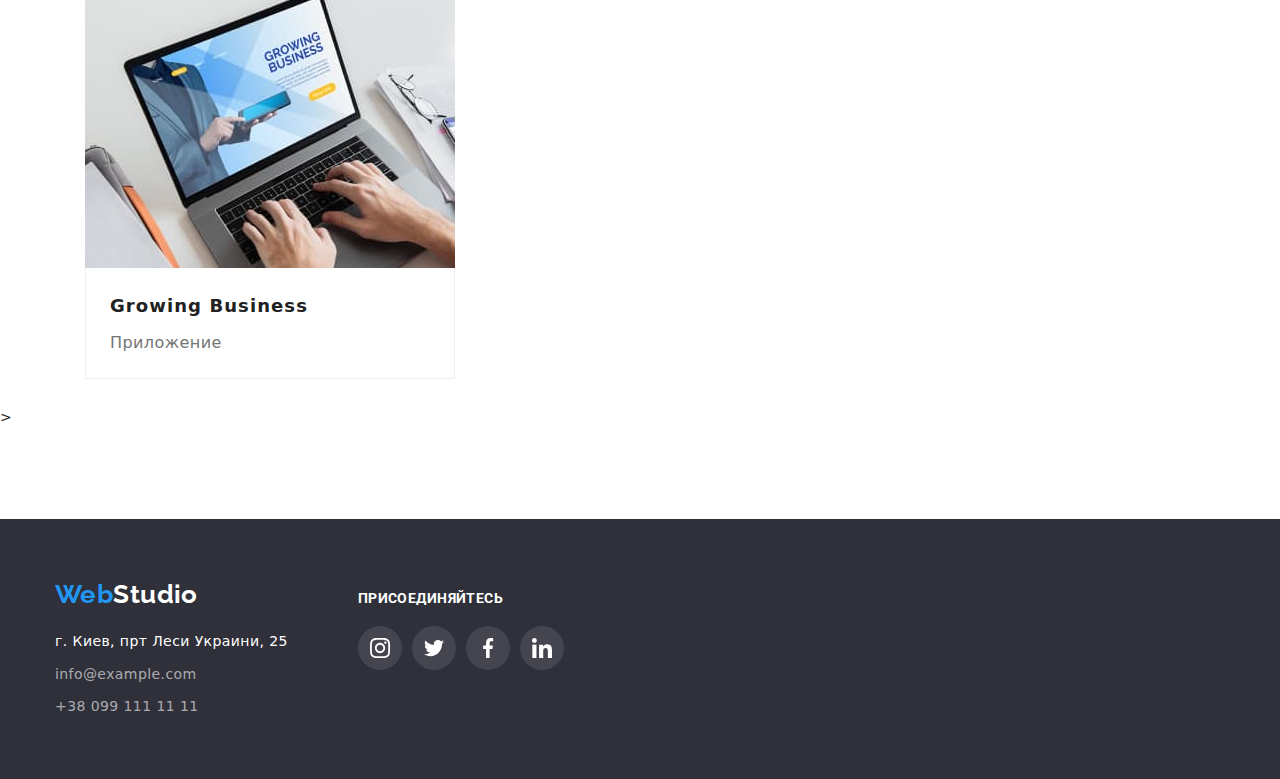
==== commit 8f8cc8a0: "1" ====
--- a/portfolio.html
+++ b/portfolio.html
@@ -105,7 +105,7 @@
                 <li class="example">
                   <a class="example-link" href="">
                     <img src="images/inspiration.jpg" class="work-foto" alt="Inspiration has no Borders" width="370">
-                    <div>
+                    <div class="work-capture">
                     <h2 class="works-title">Inspiration has no Borders</h2>
                     <p class="works-type">Веб-сайт</p>
                     </div>
@@ -114,7 +114,7 @@
                 <li class="example">
                   <a class="example-link" href="">
                     <img src="images/lim-edidion.jpg" class="work-foto" alt="Издание Limited Edition" width="370">
-                    <div>
+                    <div class="work-capture">
                     <h2 class="works-title">Издание Limited Edition</h2>
                     <p class="works-type">Дизайн</p>
                     </div>
@@ -123,7 +123,7 @@
                 <li class="example">
                   <a  class="example-link" href="">
                     <img src="images/lab.jpg" class="work-foto" alt="Проект LAB" width="370">
-                    <div>
+                    <div class="work-capture">
                     <h2 class="works-title">Проект LAB</h2>
                     <p class="works-type">Маркетинг</p>
                     </div>
@@ -132,7 +132,7 @@
                 <li class="example">
                   <a class="example-link" href="">
                     <img src="images/growing_business.jpg" class="work-foto" alt="Growing Business" width="370">
-                    <div>
+                    <div class="work-capture">
                     <h2 class="works-title">Growing Business</h2>
                     <p class="works-type">Приложение</p>
                     </div>
--- a/css/styles.css
+++ b/css/styles.css
@@ -112,17 +112,15 @@
 .contacts-link:hover,
 .contacts-link:focus,
 .menu:hover,
-.menu:focus,
-.contacts-pic:hover, 
-.contacts-pic:focus{
+.menu:focus{
     color:var(--nav-hover);
-    fill: var(--nav-hover);
-}
-/*.contacts-pic:hover, 
-.contacts-pic:focus{
+ }
+ .contacts-link:hover> .contacts-pic,
+ .contacts-link:focus > .contacts-pic{
+ /* fill:var(--nav-hover); */
  fill:var(--nav-hover);
-}*/
-.contacts{
+}
+ .contacts{
     list-style: none;
     display: flex;
     margin-left: auto;
@@ -146,6 +144,7 @@
     color: var(--contacts-link-color);
     margin-right: 50px;
     display: flex;
+    align-items: center;
 }
 
 
@@ -153,14 +152,14 @@
 .hero{
     text-align: center;
     padding-top: 200px;
-    padding-bottom: 210px;
+    padding-bottom: 200px;
     max-width: 1600px;
     height: 600px;
     margin: 0 auto;
     background-repeat: no-repeat;
     background-size: cover;
-    padding-left: 452px;
-    padding-right: 452px;
+    /* padding-left: 452px; */
+    /* padding-right: 452px; */
     
     background-image: linear-gradient(   
         rgba(47, 48, 58, 0.4),
@@ -313,6 +312,7 @@
  }
  .figure-caption{
     padding-top: 30px;
+    padding-bottom: 30px;
  }
 
 .command-name{
@@ -320,7 +320,6 @@
     font-weight: 500;
     line-height: 1.18;
     text-align: center;
-
     margin-bottom: 10px;
  }
 .command-position{
@@ -337,7 +336,6 @@
     /*justify-content: center;*/
     margin-left:32px;
     margin-right: 32px;
-    margin-bottom: 30px;
     box-shadow: initial;
 }
 .socials-li{
@@ -376,12 +374,17 @@
 }
 .clients-list li{/*:not(:last-child){*/
     margin-left: 30px;
+    width: 170px;
+    height: 92px;
     
 
 }
 .client-pic{
     margin: 16px 32px;
     fill: #AFB1B8;
+    border: 1px solid #AFB1B8;
+    box-sizing: border-box;
+    border-radius: 4px;
 }
 .client-pic:hover,
 .client-pic:focus{
@@ -526,12 +529,8 @@
     display:block;
 }
 .example-list{
-    display: flex;
-    /*padding-left: 215px;*/
+    display: flex ;
     flex-wrap: wrap;
-    /*border: 1px solid red;*/
-  
-
 }
 .example:not(:nth-child(3n+1)){
     margin-left: 30px;
@@ -539,11 +538,11 @@
 .example-link{
     display: block;
     box-sizing: border-box;
-   /* border: 1px solid #EEEEEE;*/
+    text-decoration: none;
  }
  
-.example-link :hover,
-.example-link :focus {
+.example-link:hover,
+.example-link:focus {
     box-shadow: 
       0px 1px 1px rgba(0, 0, 0, 0.12),
       0px 4px 4px rgba(0, 0, 0, 0.06), 
@@ -553,19 +552,11 @@
 .example{
     /*margin-left: 30px;*/
     margin-bottom: 30px;
-
-    
-background: #FFFFFF;
-/*border: 1px solid #EEEEEE;*/
-box-sizing: border-box;
-
-
-}
-.example a{
-    text-decoration: none;
+    background: #FFFFFF;
+    box-sizing: border-box;
 }
 .work-capture{
-    margin-top: 20px;
+    padding-top: 20px;
     padding-left: 24px;
     padding-bottom: 20px;
     border-left: 1px solid #EEEEEE;
